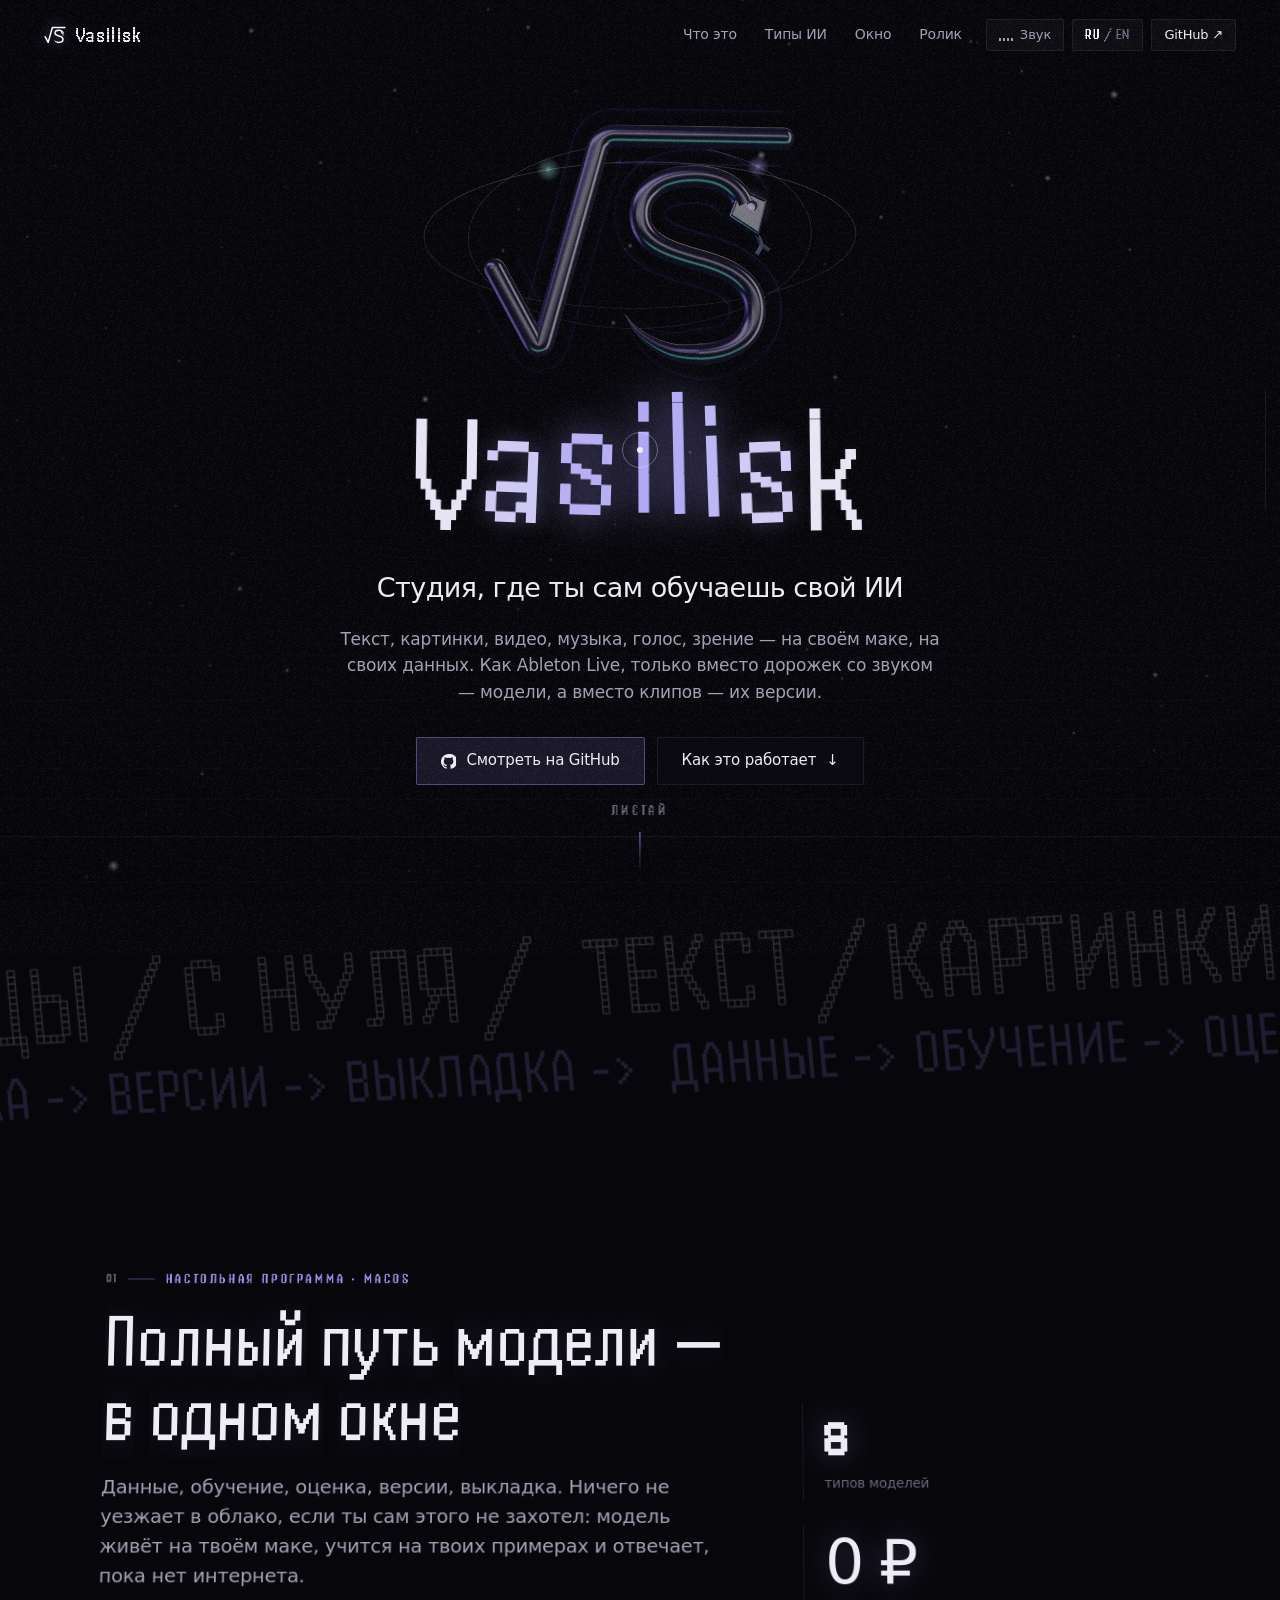
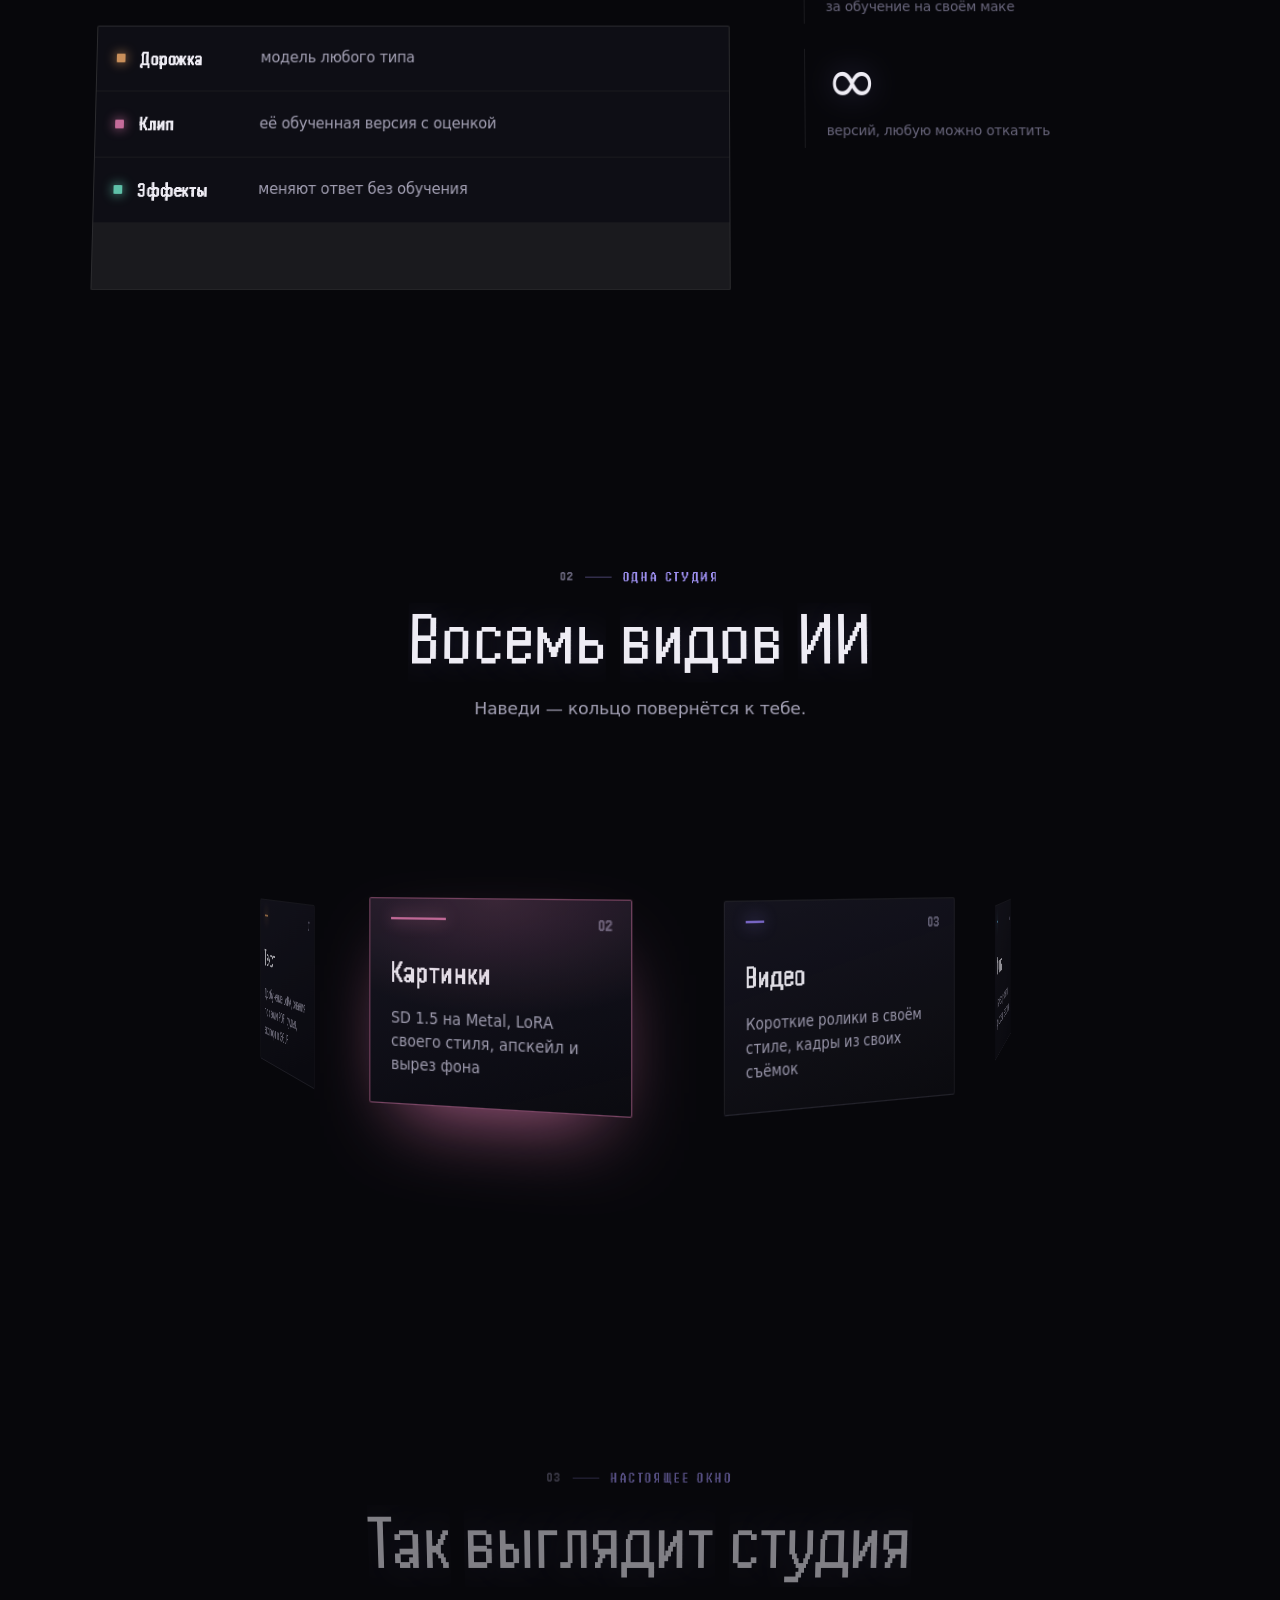
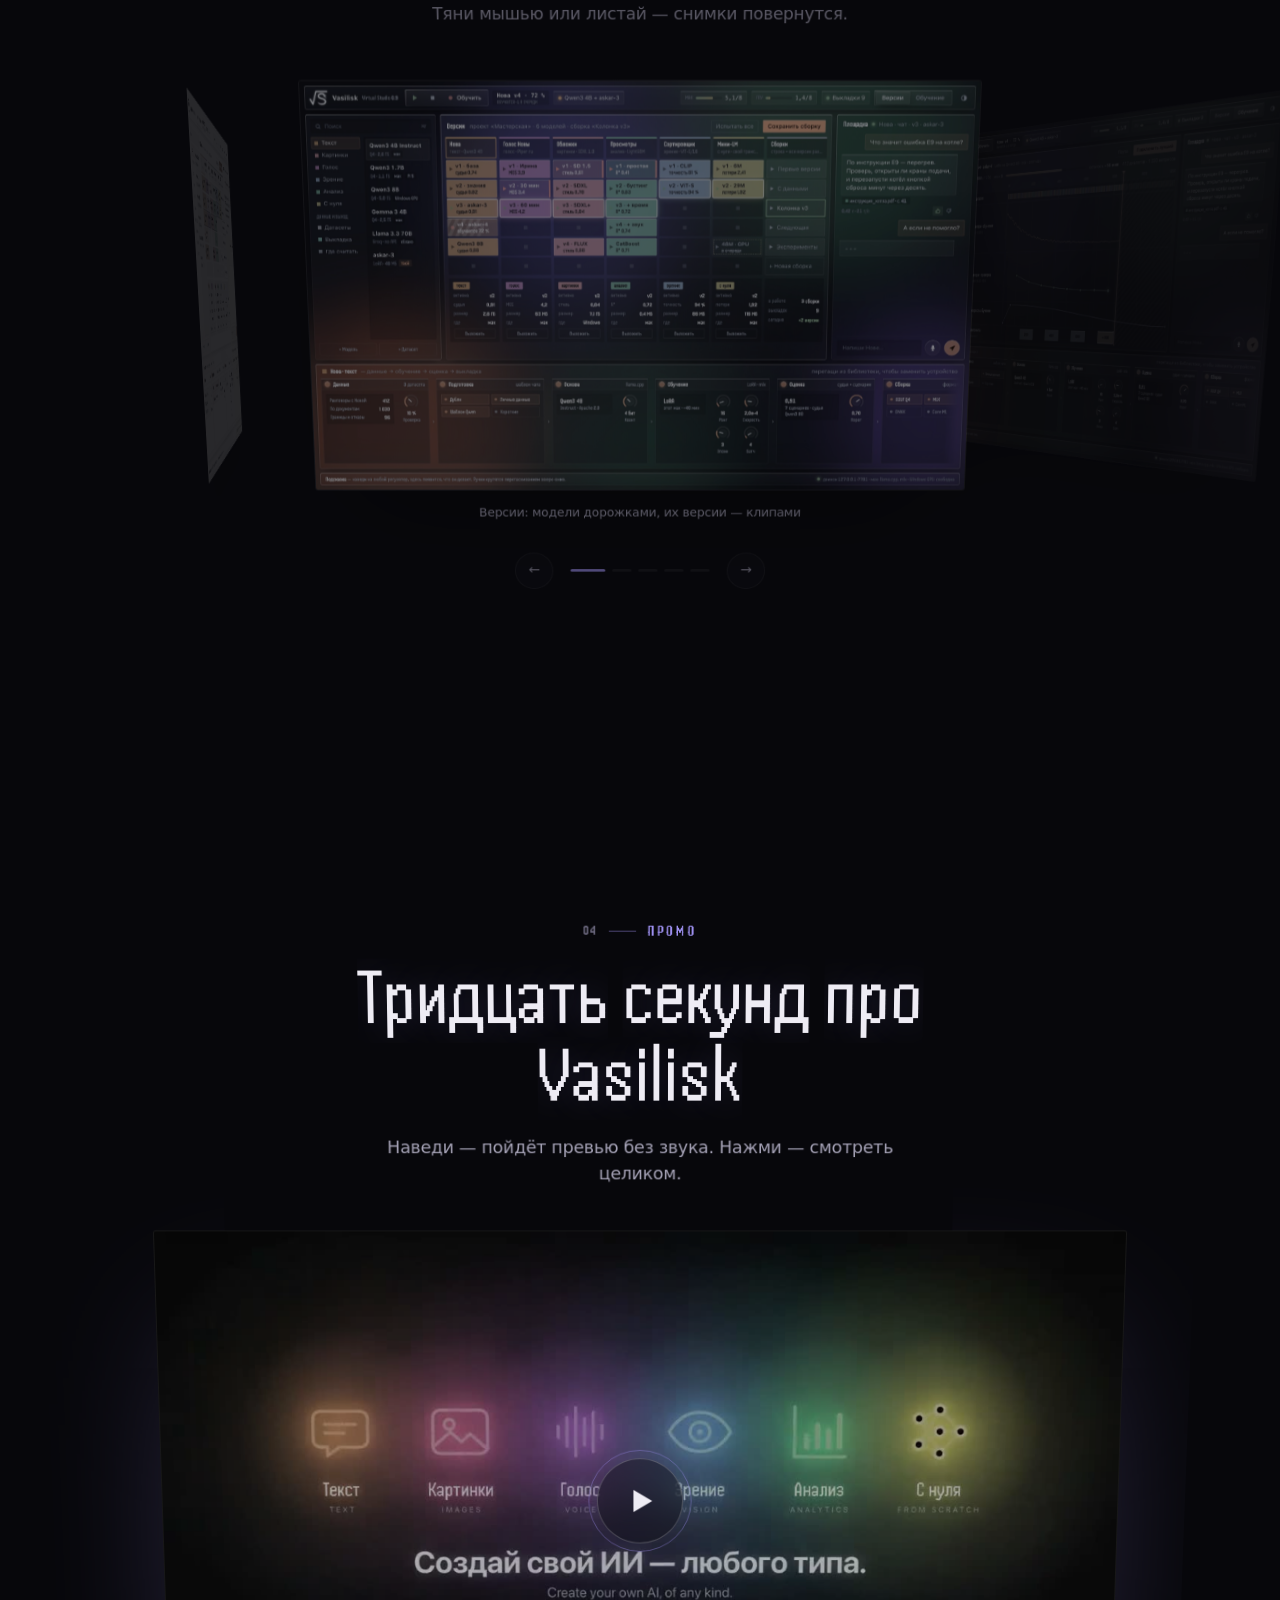
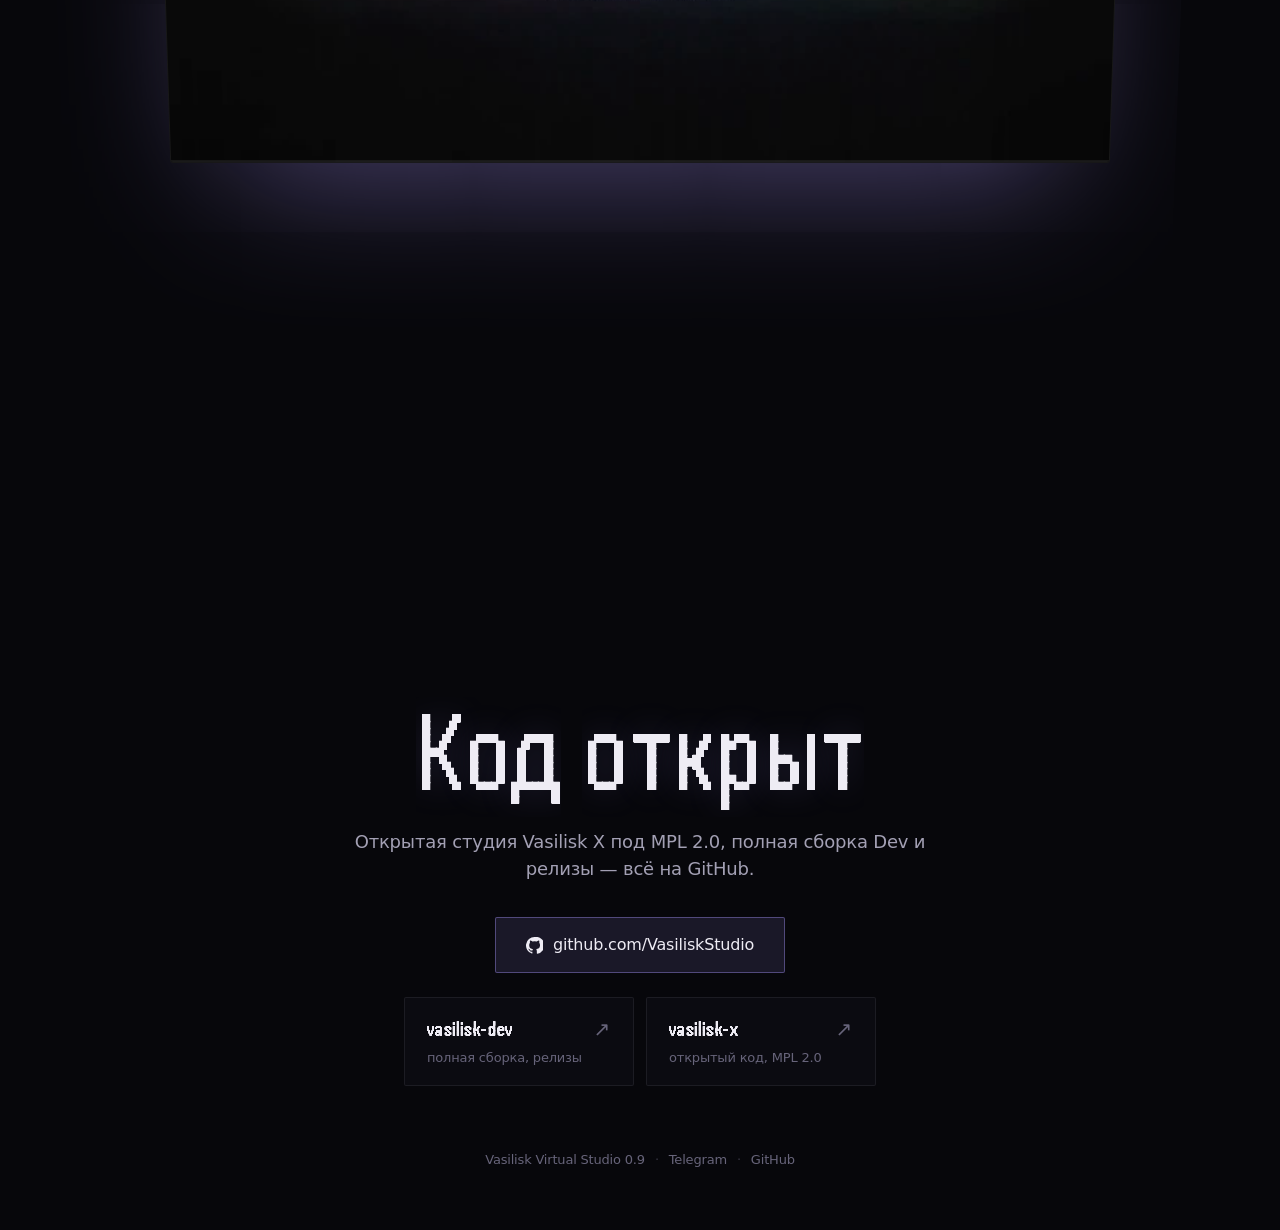
==== index.html @ 2c265053 "Сайт Vasilisk Virtual Studio: первая выкладка (RU и EN) Co-Authored-By: Claude Opus 5.5 <noreply@ant" ====
<!DOCTYPE html>
<html lang="ru">
<head>
<meta charset="utf-8">
<meta name="viewport" content="width=device-width, initial-scale=1, viewport-fit=cover">
<title>Vasilisk Virtual Studio — студия, где ты сам обучаешь свой ИИ</title>
<meta name="description" content="Vasilisk — настольная студия для macOS, в которой ты сам обучаешь свой ИИ: текст, картинки, видео, музыка, голос, зрение. Как Ableton Live, только вместо дорожек со звуком — модели. Бесплатная сборка Dev и открытая версия X — на GitHub.">
<meta name="theme-color" content="#07070b">
<link rel="canonical" href="https://vasiliskstudio.github.io/">
<link rel="alternate" hreflang="ru" href="https://vasiliskstudio.github.io/">
<link rel="alternate" hreflang="en" href="https://vasiliskstudio.github.io/en/">
<link rel="alternate" hreflang="x-default" href="https://vasiliskstudio.github.io/en/">
<meta property="og:type" content="website">
<meta property="og:site_name" content="Vasilisk Virtual Studio">
<meta property="og:title" content="Vasilisk Virtual Studio — студия, где ты сам обучаешь свой ИИ">
<meta property="og:description" content="Текст, картинки, видео, музыка, голос, зрение — на своём маке, на своих данных. Как Ableton Live, только вместо дорожек — модели.">
<meta property="og:url" content="https://vasiliskstudio.github.io/">
<meta property="og:image" content="https://vasiliskstudio.github.io/assets/og.jpg">
<meta property="og:image:width" content="1200">
<meta property="og:image:height" content="630">
<meta property="og:image:alt" content="Vasilisk Virtual Studio">
<meta property="og:locale" content="ru_RU">
<meta property="og:locale:alternate" content="en_US">
<meta name="twitter:card" content="summary_large_image">
<link rel="icon" href="assets/favicon.svg" type="image/svg+xml">
<link rel="icon" href="assets/favicon-96.png" type="image/png" sizes="96x96">
<link rel="icon" href="favicon.ico" sizes="48x48">
<link rel="apple-touch-icon" href="assets/apple-touch-icon.png">
<script type="application/ld+json">
{
  "@context": "https://schema.org",
  "@type": "SoftwareApplication",
  "name": "Vasilisk Virtual Studio",
  "alternateName": "Vasilisk",
  "operatingSystem": "macOS",
  "applicationCategory": "DeveloperApplication",
  "softwareVersion": "0.9",
  "inLanguage": "ru",
  "description": "Настольная студия для macOS, в которой ты сам обучаешь свой ИИ: текст, картинки, видео, музыка, голос, зрение.",
  "url": "https://vasiliskstudio.github.io/",
  "image": "https://vasiliskstudio.github.io/assets/og.jpg",
  "downloadUrl": "https://github.com/VasiliskStudio/vasilisk-dev/releases",
  "offers": { "@type": "Offer", "price": "0", "priceCurrency": "USD" },
  "sameAs": ["https://github.com/VasiliskStudio", "https://t.me/vasiliskstudio", "https://www.tiktok.com/@vasilisk.studio"]
}
</script>
<link rel="preload" href="assets/handjet-latin.woff2" as="font" type="font/woff2" crossorigin>
<link rel="preload" href="assets/handjet-cyrillic.woff2" as="font" type="font/woff2" crossorigin>
<link rel="stylesheet" href="css/style.css">
</head>
<body>

<canvas id="gl" aria-hidden="true"></canvas>
<div class="vignette" aria-hidden="true"></div>
<div class="grain" aria-hidden="true"></div>
<div class="cursor" aria-hidden="true"><i class="c-dot"></i><i class="c-ring"><span class="c-label"></span></i></div>
<div class="progress" aria-hidden="true"><i></i></div>

<header class="top">
  <a class="brand" href="#hero" data-nav>
    <img src="assets/logo.svg" alt="" class="brand-mark">
    <span class="brand-name">Vasilisk</span>
  </a>
  <nav class="menu">
    <a href="#what" data-nav data-i18n="nav.what">Что это</a>
    <a href="#types" data-nav data-i18n="nav.types">Типы ИИ</a>
    <a href="#shots" data-nav data-i18n="nav.shots">Окно</a>
    <a href="#film" data-nav data-i18n="nav.film">Ролик</a>
  </nav>
  <div class="top-right">
    <button class="chip" id="sound" aria-pressed="false" data-magnet>
      <span class="eq"><i></i><i></i><i></i><i></i></span>
      <span data-i18n="ui.sound">Звук</span>
    </button>
    <button class="chip lang" id="lang" data-magnet><span class="on">RU</span><span class="sep">/</span><span class="off">EN</span></button>
    <a class="chip ghost hide-s" href="https://github.com/VasiliskStudio" target="_blank" rel="noopener" data-magnet>GitHub ↗</a>
  </div>
</header>

<main>

  <!-- 1 — hero -->
  <section class="sec hero" id="hero">
    <div class="stage hero-inner">
      <div class="logo-slot" data-slot="hero">
        <svg class="logo-draw" viewBox="4 4 116 94" aria-label="Vasilisk">
          <mask id="eye" maskUnits="userSpaceOnUse" x="-30" y="-30" width="180" height="160">
            <rect x="-30" y="-30" width="180" height="160" fill="#fff"/>
            <circle cx="102.2" cy="36.9" r="1.9" fill="#000"/>
          </mask>
          <g mask="url(#eye)" fill="none" stroke="currentColor" stroke-linecap="round" stroke-linejoin="round">
            <path class="p1" d="M10 60 L26 90 L48 12 L114 12" stroke-width="8"/>
            <path class="p2" d="M100 36 C97 29 90 26 82 26 C70 26 62 31 62 40 C62 50 72 53 83 56 C95 59 104 64 104 74 C104 84 95 90 83 90" stroke-width="8"/>
            <path class="p3" d="M98.3 31.8 L106.5 35.4 L104.3 46.1 L95.1 40.2 Z" stroke-width="2.6"/>
            <path class="p4" d="M104.3 46.1 L106 50.2 M106 50.2 L104.4 53.8 M106 50.2 L109 52.3" stroke-width="1.7"/>
          </g>
        </svg>
      </div>
      <h1 class="title" aria-label="Vasilisk"><span class="word" data-split>Vasilisk</span></h1>
      <p class="tagline"><span class="mask"><span data-i18n="hero.tagline">Студия, где ты сам обучаешь свой ИИ</span></span></p>
      <p class="lede" data-i18n="hero.lede">Текст, картинки, видео, музыка, голос, зрение — на своём маке, на своих данных. Как Ableton Live, только вместо дорожек со звуком — модели, а вместо клипов — их версии.</p>
      <div class="cta">
        <a class="btn primary" href="https://github.com/VasiliskStudio" target="_blank" rel="noopener" data-magnet>
          <svg viewBox="0 0 16 16" width="15" height="15" aria-hidden="true"><path fill="currentColor" d="M8 0a8 8 0 00-2.5 15.6c.4.1.5-.2.5-.4v-1.4c-2.2.5-2.7-1-2.7-1-.4-.9-.9-1.2-.9-1.2-.7-.5.1-.5.1-.5.8.1 1.2.8 1.2.8.7 1.2 1.9.9 2.4.7.1-.5.3-.9.5-1.1-1.8-.2-3.6-.9-3.6-3.9 0-.9.3-1.6.8-2.1-.1-.2-.4-1 .1-2.1 0 0 .7-.2 2.2.8a7.6 7.6 0 014 0c1.5-1 2.2-.8 2.2-.8.5 1.1.2 1.9.1 2.1.5.5.8 1.2.8 2.1 0 3-1.8 3.7-3.6 3.9.3.3.6.8.6 1.6v2.3c0 .2.1.5.5.4A8 8 0 008 0z"/></svg>
          <span data-i18n="hero.github">Смотреть на GitHub</span>
        </a>
        <a class="btn" href="#what" data-nav data-magnet><span data-i18n="hero.more">Как это работает</span><i class="arr">↓</i></a>
      </div>
    </div>
    <div class="scroll-hint" aria-hidden="true"><span data-i18n="ui.scroll">листай</span><i></i></div>
  </section>

  <!-- бегущая строка -->
  <div class="band" aria-hidden="true">
    <div class="band-row r1"><div class="band-track" data-i18n="band.a">ТЕКСТ / КАРТИНКИ / ВИДЕО / МУЗЫКА / ГОЛОС / ЗРЕНИЕ / ТАБЛИЦЫ / С НУЛЯ /&nbsp;</div></div>
    <div class="band-row r2"><div class="band-track" data-i18n="band.b">ДАННЫЕ -&gt; ОБУЧЕНИЕ -&gt; ОЦЕНКА -&gt; ВЕРСИИ -&gt; ВЫКЛАДКА -&gt;&nbsp;</div></div>
  </div>

  <!-- 2 — что это -->
  <section class="sec what" id="what">
    <div class="stage what-grid">
      <div class="col">
        <p class="kicker"><span class="num">01</span><span data-i18n="what.kicker">Настольная программа · macOS</span></p>
        <h2 data-i18n="what.h">Полный путь модели — в одном окне</h2>
        <p class="big" data-i18n="what.p">Данные, обучение, оценка, версии, выкладка. Ничего не уезжает в облако, если ты сам этого не захотел: модель живёт на твоём маке, учится на твоих примерах и отвечает, пока нет интернета.</p>
        <ul class="steps">
          <li data-magnet-soft><i class="sw" style="--c:#c98f5a"></i><b data-i18n="what.s1b">Дорожка</b><span data-i18n="what.s1">модель любого типа</span></li>
          <li data-magnet-soft><i class="sw" style="--c:#c56b9a"></i><b data-i18n="what.s2b">Клип</b><span data-i18n="what.s2">её обученная версия с оценкой</span></li>
          <li data-magnet-soft><i class="sw" style="--c:#5ec0a8"></i><b data-i18n="what.s3b">Эффекты</b><span data-i18n="what.s3">меняют ответ без обучения</span></li>
          <li data-magnet-soft><i class="sw" style="--c:#8f7fd6"></i><b data-i18n="what.s4b">Сборка</b><span data-i18n="what.s4">набор версий, включается разом</span></li>
        </ul>
      </div>
      <div class="facts">
        <div class="fact"><b data-count="8">8</b><span data-i18n="what.f1">типов моделей</span></div>
        <div class="fact"><b class="plain" data-i18n="what.f2b">0&nbsp;₽</b><span data-i18n="what.f2">за обучение на своём маке</span></div>
        <div class="fact"><b>∞</b><span data-i18n="what.f3">версий, любую можно откатить</span></div>
      </div>
    </div>
  </section>

  <!-- 3 — типы ИИ -->
  <section class="sec types" id="types">
    <div class="stage">
      <header class="sec-head">
        <p class="kicker"><span class="num">02</span><span data-i18n="types.kicker">Одна студия</span></p>
        <h2 data-i18n="types.h">Восемь видов ИИ</h2>
        <p class="sub" data-i18n="types.sub">Наведи — кольцо повернётся к тебе.</p>
      </header>
      <div class="ring-wrap">
        <div class="ring" id="ring">
          <button class="type" style="--c:#c98f5a"><span class="tn">01</span>
            <b data-i18n="t.text">Текст</b><em data-i18n="t.text.d">Дообучение LoRA, знания по своим PDF, судья, экспорт в GGUF</em></button>
          <button class="type" style="--c:#c56b9a"><span class="tn">02</span>
            <b data-i18n="t.img">Картинки</b><em data-i18n="t.img.d">SD 1.5 на Metal, LoRA своего стиля, апскейл и вырез фона</em></button>
          <button class="type" style="--c:#7f6bd0"><span class="tn">03</span>
            <b data-i18n="t.video">Видео</b><em data-i18n="t.video.d">Короткие ролики в своём стиле, кадры из своих съёмок</em></button>
          <button class="type" style="--c:#5aa0c9"><span class="tn">04</span>
            <b data-i18n="t.music">Музыка</b><em data-i18n="t.music.d">MusicGen: трек с нуля или продолжение своего звука</em></button>
          <button class="type" style="--c:#8f7fd6"><span class="tn">05</span>
            <b data-i18n="t.voice">Голос</b><em data-i18n="t.voice.d">Слух, речь, слово-пробуждение — связкой в одного ассистента</em></button>
          <button class="type" style="--c:#5ec0a8"><span class="tn">06</span>
            <b data-i18n="t.vision">Зрение</b><em data-i18n="t.vision.d">Классификатор на своих фото, порог «не знаю», Core ML</em></button>
          <button class="type" style="--c:#6ec98f"><span class="tn">07</span>
            <b data-i18n="t.tab">Таблицы</b><em data-i18n="t.tab.d">Бустинг и линейные модели, прогноз и «что влияет»</em></button>
          <button class="type" style="--c:#c9b45a"><span class="tn">08</span>
            <b data-i18n="t.scratch">С нуля</b><em data-i18n="t.scratch.d">Свой словарь и свой трансформер — от первого токена</em></button>
        </div>
      </div>
    </div>
  </section>

  <!-- 4 — снимки -->
  <section class="sec shots" id="shots">
    <div class="stage">
      <header class="sec-head">
        <p class="kicker"><span class="num">03</span><span data-i18n="shots.kicker">Настоящее окно</span></p>
        <h2 data-i18n="shots.h">Так выглядит студия</h2>
        <p class="sub" data-i18n="shots.sub">Тяни мышью или листай — снимки повернутся.</p>
      </header>
      <div class="deck" id="deck" data-cursor="drag">
        <figure class="card"><img src="assets/shots/1-tyomnaya-versii.jpg" alt="Окно Vasilisk: версии" draggable="false"><figcaption data-i18n="shots.c1">Версии: модели дорожками, их версии — клипами</figcaption></figure>
        <figure class="card"><img src="assets/shots/2-tyomnaya-obuchenie.jpg" alt="Окно Vasilisk: обучение" draggable="false"><figcaption data-i18n="shots.c2">Обучение: живые кривые, чекпоинты, лучшая точка</figcaption></figure>
        <figure class="card"><img src="assets/shots/7-tyomnaya-kartinki.jpg" alt="Окно Vasilisk: картинки" draggable="false"><figcaption data-i18n="shots.c3">Картинки: сетка попыток, что в датасет, что в мусор</figcaption></figure>
        <figure class="card"><img src="assets/shots/5-svetlaya.jpg" alt="Окно Vasilisk: светлая тема" draggable="false"><figcaption data-i18n="shots.c4">Светлая тема</figcaption></figure>
        <figure class="card"><img src="assets/shots/3-belaya-versii.jpg" alt="Окно Vasilisk: белая тема" draggable="false"><figcaption data-i18n="shots.c5">Белая тема</figcaption></figure>
      </div>
      <div class="deck-nav">
        <button class="round" id="prev" aria-label="Назад" data-magnet>←</button>
        <div class="dots" id="dots"></div>
        <button class="round" id="next" aria-label="Вперёд" data-magnet>→</button>
      </div>
    </div>
  </section>

  <!-- 5 — ролик -->
  <section class="sec film" id="film">
    <div class="stage">
      <header class="sec-head">
        <p class="kicker"><span class="num">04</span><span data-i18n="film.kicker">Промо</span></p>
        <h2 data-i18n="film.h">Тридцать секунд про Vasilisk</h2>
        <p class="sub" data-i18n="film.sub">Наведи — пойдёт превью без звука. Нажми — смотреть целиком.</p>
      </header>
      <div class="screen" id="screen" data-cursor="play">
        <video id="promo" poster="assets/promo-poster.jpg" playsinline muted loop preload="metadata">
          <source src="assets/promo.mp4" type="video/mp4">
        </video>
        <button class="play" id="play" aria-label="Смотреть"><i></i></button>
        <div class="screen-bar"><i id="bar"></i></div>
      </div>
    </div>
  </section>

  <!-- 6 — финал -->
  <section class="sec end" id="end">
    <div class="stage end-inner">
      <div class="end-slot" data-slot="end"><img src="assets/logo.svg" alt="" class="end-mark"></div>
      <h2 class="end-h" data-i18n="end.h">Код открыт</h2>
      <p class="sub" data-i18n="end.sub">Открытая студия Vasilisk X под MPL 2.0, полная сборка Dev и релизы — всё на GitHub.</p>
      <a class="btn primary big-btn" href="https://github.com/VasiliskStudio" target="_blank" rel="noopener" data-magnet>
        <svg viewBox="0 0 16 16" width="17" height="17" aria-hidden="true"><path fill="currentColor" d="M8 0a8 8 0 00-2.5 15.6c.4.1.5-.2.5-.4v-1.4c-2.2.5-2.7-1-2.7-1-.4-.9-.9-1.2-.9-1.2-.7-.5.1-.5.1-.5.8.1 1.2.8 1.2.8.7 1.2 1.9.9 2.4.7.1-.5.3-.9.5-1.1-1.8-.2-3.6-.9-3.6-3.9 0-.9.3-1.6.8-2.1-.1-.2-.4-1 .1-2.1 0 0 .7-.2 2.2.8a7.6 7.6 0 014 0c1.5-1 2.2-.8 2.2-.8.5 1.1.2 1.9.1 2.1.5.5.8 1.2.8 2.1 0 3-1.8 3.7-3.6 3.9.3.3.6.8.6 1.6v2.3c0 .2.1.5.5.4A8 8 0 008 0z"/></svg>
        github.com/VasiliskStudio
      </a>
      <div class="repos">
        <a class="repo" href="https://github.com/VasiliskStudio/vasilisk-dev" target="_blank" rel="noopener" data-tilt><b>vasilisk-dev <i>↗</i></b><span data-i18n="end.r1">полная сборка, релизы</span></a>
        <a class="repo" href="https://github.com/VasiliskStudio/vasilisk-x" target="_blank" rel="noopener" data-tilt><b>vasilisk-x <i>↗</i></b><span data-i18n="end.r2">открытый код, MPL 2.0</span></a>
      </div>
      <footer class="foot">
        <span>Vasilisk Virtual Studio 0.9</span>
        <span class="dot">·</span>
        <a href="https://t.me/vasiliskstudio" target="_blank" rel="noopener">Telegram</a>
        <span class="dot">·</span>
        <a href="https://github.com/VasiliskStudio" target="_blank" rel="noopener">GitHub</a>
      </footer>
    </div>
  </section>

</main>

<script type="module" src="js/scene.js"></script>
<script type="module" src="js/app.js"></script>
</body>
</html>
---- css/style.css ----
/* Vasilisk — лендинг. Тёмный минимализм, одна WebGL-сцена под всем. */

@font-face{font-family:Handjet;src:url(../assets/handjet-cyrillic.woff2) format('woff2');font-weight:100 900;font-display:swap;unicode-range:U+0400-04FF}
@font-face{font-family:Handjet;src:url(../assets/handjet-latin.woff2) format('woff2');font-weight:100 900;font-display:swap}
@font-face{font-family:Jersey;src:url(../assets/jersey10-latin.woff2) format('woff2');font-display:swap}

:root{
  --bg:#07070b;
  --ink:#eeecf4;
  --ink-dim:#a3a0b4;
  --ink-faint:#67647a;
  --violet:#9d8ff0;
  --violet-deep:#6a5cab;
  --teal:#5ec0a8;
  --line:rgba(255,255,255,.075);
  --line-hi:rgba(157,143,240,.45);
  --glass:rgba(255,255,255,.03);
  --panel:rgba(12,12,19,.72);
  --sans:-apple-system,BlinkMacSystemFont,'SF Pro Display','Inter',system-ui,sans-serif;
  --pix:Handjet,var(--sans);
  --num:Jersey,Handjet,var(--sans);
  --r:2px;
  --ease:cubic-bezier(.22,.61,.24,1);
  --slow:cubic-bezier(.16,1,.3,1);
  --spring:cubic-bezier(.34,1.4,.5,1);
}

*{box-sizing:border-box;margin:0;padding:0}
html{-webkit-text-size-adjust:100%;background:var(--bg);overflow-x:clip}
body{
  background:var(--bg);color:var(--ink);font-family:var(--sans);
  font-size:17px;line-height:1.55;letter-spacing:-.011em;
  -webkit-font-smoothing:antialiased;overflow-x:hidden;
}
body::before{ /* мягкое фиолетовое дыхание фона */
  content:'';position:fixed;inset:-20vmax;z-index:-2;pointer-events:none;
  background:radial-gradient(40vmax 40vmax at 24% 14%,rgba(143,127,214,.13),transparent 70%),
             radial-gradient(36vmax 36vmax at 80% 82%,rgba(94,192,168,.06),transparent 70%);
  animation:drift 30s var(--ease) infinite alternate;
}
@keyframes drift{to{transform:translate3d(3vw,-4vh,0) scale(1.08)}}

#gl{position:fixed;inset:0;width:100%;height:100%;z-index:0;pointer-events:none}
.vignette{position:fixed;inset:0;z-index:1;pointer-events:none;
  background:radial-gradient(120% 90% at 50% 45%,transparent 55%,rgba(3,3,6,.75) 100%)}
.grain{ /* плитку шума рисует app.js один раз */
  position:fixed;inset:-6%;z-index:1;pointer-events:none;opacity:.045;will-change:transform;
  animation:grain 1.2s steps(6) infinite;
}
@keyframes grain{0%{transform:translate3d(0,0,0)}20%{transform:translate3d(-3%,2%,0)}40%{transform:translate3d(2%,-3%,0)}60%{transform:translate3d(-2%,-1%,0)}80%{transform:translate3d(3%,3%,0)}100%{transform:translate3d(0,0,0)}}

a{color:inherit;text-decoration:none}
button{font:inherit;color:inherit}
::selection{background:rgba(143,127,214,.35)}

/* ───────── курсор ───────── */
.cursor{display:none}
html.fine body, html.fine a, html.fine button, html.fine video{cursor:none}
html.fine .cursor{display:block;position:fixed;inset:0;z-index:100;pointer-events:none}
.c-dot,.c-ring{position:fixed;left:0;top:0;border-radius:999px;will-change:transform}
.c-dot{width:6px;height:6px;margin:-3px 0 0 -3px;background:var(--ink);box-shadow:0 0 12px rgba(157,143,240,.9)}
.c-ring{width:36px;height:36px;margin:-18px 0 0 -18px;border:1px solid rgba(238,236,244,.35);
  display:grid;place-items:center;
  transition:width .45s var(--slow),height .45s var(--slow),margin .45s var(--slow),background .45s var(--ease),border-color .45s var(--ease)}
.cursor.hover .c-ring{width:62px;height:62px;margin:-31px 0 0 -31px;border-color:var(--line-hi);background:rgba(157,143,240,.08)}
.cursor.label .c-ring{width:84px;height:84px;margin:-42px 0 0 -42px;border-color:transparent;background:rgba(157,143,240,.9)}
.cursor.label .c-dot{opacity:0}
.cursor.down .c-ring{transform:scale(.85)}
.c-label{font-family:var(--pix);font-size:16px;letter-spacing:.1em;text-transform:uppercase;color:#0b0a12;opacity:0;transition:opacity .3s}
.cursor.label .c-label{opacity:1}

/* полоска прогресса справа */
.progress{position:fixed;right:14px;top:50%;height:120px;margin-top:-60px;width:1px;background:var(--line);z-index:30}
.progress i{position:absolute;left:0;top:0;width:1px;height:100%;background:var(--violet);transform-origin:top;transform:scaleY(0);box-shadow:0 0 8px var(--violet)}

/* ───────── шапка ───────── */
.top{
  position:fixed;top:0;left:0;right:0;z-index:40;
  display:flex;align-items:center;gap:24px;
  padding:18px clamp(16px,4vw,44px);
  transition:background .6s var(--ease),backdrop-filter .6s var(--ease),border-color .6s var(--ease),transform .7s var(--slow);
  border-bottom:1px solid transparent;
  animation:topIn 1.4s var(--slow) .2s both;
}
@keyframes topIn{from{opacity:0;transform:translateY(-20px)}}
.top.lifted{background:rgba(7,7,11,.55);backdrop-filter:blur(22px) saturate(1.4);-webkit-backdrop-filter:blur(22px) saturate(1.4);border-bottom-color:var(--line)}
.top.hide{transform:translateY(-100%)}
.brand{display:flex;align-items:center;gap:10px;margin-right:auto}
.brand-mark{width:22px;height:22px;filter:drop-shadow(0 0 8px rgba(143,127,214,.55));transition:transform .7s var(--spring)}
.brand:hover .brand-mark{transform:rotate(-10deg) scale(1.15)}
.brand-name{font-family:var(--pix);font-size:22px;letter-spacing:.06em}
.menu{display:flex;gap:28px;font-size:14px;color:var(--ink-dim)}
.menu a{position:relative;padding:4px 0;transition:color .4s var(--ease)}
.menu a::after{content:'';position:absolute;left:0;right:100%;bottom:0;height:1px;background:var(--violet);transition:right .6s var(--slow)}
.menu a:hover,.menu a.active{color:var(--ink)}
.menu a:hover::after,.menu a.active::after{right:0}
.top-right{display:flex;align-items:center;gap:8px}

.chip{
  display:inline-flex;align-items:center;gap:7px;
  height:32px;padding:0 12px;border-radius:var(--r);
  border:1px solid var(--line);background:var(--glass);color:var(--ink-dim);
  font-size:13px;cursor:pointer;
  transition:color .35s var(--ease),border-color .35s var(--ease),background .35s var(--ease);
}
.chip:hover{color:var(--ink);border-color:var(--line-hi)}
.chip.ghost{color:var(--ink)}
.eq{display:flex;align-items:flex-end;gap:2px;height:11px}
.eq i{width:2px;height:3px;background:currentColor;transition:height .3s var(--ease)}
.chip[aria-pressed="true"]{color:var(--violet);border-color:var(--line-hi);background:rgba(157,143,240,.08)}
.chip[aria-pressed="true"] .eq i{animation:eq .8s var(--ease) infinite alternate}
.chip[aria-pressed="true"] .eq i:nth-child(2){animation-delay:.2s}
.chip[aria-pressed="true"] .eq i:nth-child(3){animation-delay:.4s}
.chip[aria-pressed="true"] .eq i:nth-child(4){animation-delay:.1s}
@keyframes eq{to{height:11px}}
.lang{font-family:var(--pix);letter-spacing:.08em;font-size:15px;gap:5px}
.lang .on{color:var(--ink)}
.lang .off,.lang .sep{color:var(--ink-faint)}

/* магнитные элементы двигает JS; тут — только плавный возврат */
[data-magnet]{transition:transform .7s var(--spring),color .35s var(--ease),border-color .35s var(--ease),background .35s var(--ease),box-shadow .5s var(--ease)}
[data-magnet].pull{transition:transform .18s linear,color .35s var(--ease),border-color .35s var(--ease),background .35s var(--ease),box-shadow .5s var(--ease)}

/* ───────── каркас секций ───────── */
main{position:relative;z-index:2;overflow-x:clip}   /* боковые снимки и наклонённая строка не раздувают страницу */
.sec{
  position:relative;min-height:100svh;
  padding:15vh clamp(18px,6vw,96px) 12vh;
  display:flex;flex-direction:column;justify-content:center;
}
.stage{width:100%;will-change:transform,opacity;transform-origin:50% 50%}
.kicker{display:flex;align-items:center;gap:12px;font-family:var(--pix);font-size:15px;letter-spacing:.24em;text-transform:uppercase;color:var(--violet);margin-bottom:16px}
.kicker .num{font-family:var(--num);letter-spacing:.06em;color:var(--ink-faint);display:flex;align-items:center;gap:12px}
.kicker .num::after{content:'';width:28px;height:1px;background:var(--line-hi)}
h1,h2{font-weight:500;letter-spacing:-.035em;line-height:1.02}
h2{font-family:var(--pix);font-weight:500;letter-spacing:.012em;line-height:.96;font-size:clamp(44px,6.4vw,88px);margin-bottom:20px;
  text-shadow:0 0 34px rgba(157,143,240,.18)}
.sub{color:var(--ink-dim);font-size:clamp(15px,1.5vw,18px);max-width:52ch}
.sec-head{max-width:780px;margin:0 auto clamp(30px,5vh,64px);text-align:center;display:flex;flex-direction:column;align-items:center}
.sec-head .sub{margin:0 auto}

/* заголовки секций проявляются строкой снизу */
h2.split{overflow:hidden}
h2 .w{display:inline-block;overflow:hidden;vertical-align:top;padding-bottom:.08em;margin-bottom:-.08em}
h2 .w > span{display:inline-block;transform:translate3d(0,105%,0) rotate(4deg);transition:transform 1.1s var(--slow)}
h2.in .w > span{transform:none}

[data-rise]{opacity:0;transform:translate3d(0,28px,0);filter:blur(6px);transition:opacity 1.1s var(--slow),transform 1.2s var(--slow),filter 1.1s var(--slow)}
[data-rise].in{opacity:1;transform:none;filter:none}
.ring-wrap[data-rise],.deck[data-rise],.screen[data-rise]{filter:none}

/* ───────── hero ───────── */
.hero{align-items:center;text-align:center;padding-top:15vh;padding-bottom:13vh}
.hero-inner{max-width:820px;display:flex;flex-direction:column;align-items:center}
.logo-slot{height:clamp(120px,27vh,290px);aspect-ratio:116/94;margin-bottom:clamp(10px,2.6vh,30px);color:var(--ink)}
.logo-draw{width:100%;height:100%;overflow:visible;filter:drop-shadow(0 0 22px rgba(143,127,214,.45))}
.logo-draw path{stroke-dasharray:var(--len);stroke-dashoffset:var(--len);animation:draw 2s var(--slow) forwards}
.logo-draw .p2{animation-delay:.4s}.logo-draw .p3{animation-delay:1s}.logo-draw .p4{animation-delay:1.25s}
@keyframes draw{to{stroke-dashoffset:0}}
html.gl .logo-draw{visibility:hidden}

.title{font-family:var(--pix);font-weight:400;font-size:clamp(70px,13.5vw,176px);line-height:.88;letter-spacing:.015em;margin-bottom:14px;
  perspective:600px;text-shadow:0 0 40px rgba(157,143,240,.25)}
.title .ch{display:inline-block;opacity:0;transform:translate3d(0,.55em,0) rotateX(-70deg);transform-origin:50% 100%;
  animation:ch 1.1s var(--slow) forwards;will-change:transform}
.title .ch > i{display:inline-block;font-style:normal;transition:color .5s var(--ease),text-shadow .5s var(--ease);will-change:transform}
@keyframes ch{to{opacity:1;transform:none}}
.tagline{font-size:clamp(18px,2.2vw,27px);letter-spacing:-.02em;color:var(--ink);margin-bottom:14px}
.mask{display:inline-block;overflow:hidden;vertical-align:top;padding-bottom:.1em}
.mask > span{display:inline-block;transform:translateY(110%);animation:up 1.2s var(--slow) 1.35s forwards}
@keyframes up{to{transform:none}}
.lede{color:var(--ink-dim);max-width:56ch;font-size:clamp(15px,1.45vw,17px);opacity:0;animation:fade 1.4s var(--slow) 1.7s forwards}
@keyframes fade{from{opacity:0;filter:blur(8px)}to{opacity:1;filter:none}}
.cta{display:flex;gap:12px;flex-wrap:wrap;justify-content:center;margin-top:32px;opacity:0;animation:fade 1.4s var(--slow) 1.95s forwards}

.btn{
  display:inline-flex;align-items:center;gap:10px;
  height:48px;padding:0 24px;border-radius:var(--r);
  border:1px solid var(--line);background:rgba(12,12,19,.72);
  font-size:15px;cursor:pointer;position:relative;overflow:hidden;isolation:isolate;
}
.btn::before{ /* заливка, поднимающаяся от курсора */
  content:'';position:absolute;left:var(--hx,50%);top:var(--hy,50%);width:0;height:0;border-radius:999px;z-index:-1;
  background:radial-gradient(circle,rgba(157,143,240,.32),rgba(157,143,240,.08) 60%,transparent 70%);
  transform:translate(-50%,-50%);transition:width .7s var(--slow),height .7s var(--slow);
}
.btn:hover::before{width:320px;height:320px}
.btn:hover{border-color:var(--line-hi)}
.btn .arr{font-style:normal;display:inline-block;transition:transform .6s var(--spring)}
.btn:hover .arr{transform:translateY(3px)}
.btn.primary{background:rgba(157,143,240,.13);border-color:rgba(157,143,240,.42)}
.btn.primary:hover{box-shadow:0 14px 44px -16px rgba(157,143,240,.85)}
.big-btn{height:56px;padding:0 30px;font-size:16px}

.scroll-hint{position:absolute;bottom:30px;left:50%;transform:translateX(-50%);
  display:flex;flex-direction:column;align-items:center;gap:10px;
  font-family:var(--pix);font-size:14px;letter-spacing:.24em;text-transform:uppercase;color:var(--ink-faint);
  opacity:0;animation:fade 1.5s var(--slow) 2.6s forwards}
.scroll-hint i{width:1px;height:40px;background:linear-gradient(var(--violet),transparent);transform-origin:top;animation:drop 2.4s var(--ease) infinite}
@keyframes drop{0%{transform:scaleY(0);opacity:1}60%{transform:scaleY(1);opacity:1}100%{transform:scaleY(1);opacity:0}}

/* ───────── бегущая строка ───────── */
.band{position:relative;z-index:2;padding:4vh 0 2vh;overflow:hidden;transform:rotate(-3deg) scale(1.06);margin:-2vh 0}
.band-row{display:flex;white-space:nowrap;will-change:transform}
.band-track{flex:none;font-family:var(--pix);font-size:clamp(48px,8.4vw,128px);line-height:1.05;letter-spacing:.03em;padding-right:.3em}
.r1 .band-track{color:transparent;-webkit-text-stroke:1px rgba(238,236,244,.22)}
.r2 .band-track{color:rgba(157,143,240,.16);font-size:clamp(28px,4.6vw,70px)}

/* ───────── что это ───────── */
.what-grid{display:grid;grid-template-columns:minmax(0,1.25fr) minmax(0,.75fr);gap:clamp(32px,6vw,96px);align-items:center;max-width:1240px;margin:0 auto}
.big{font-size:clamp(16px,1.65vw,20px);color:var(--ink-dim);max-width:56ch;margin-bottom:36px}
.steps{list-style:none;display:flex;flex-direction:column;gap:1px;background:var(--line);border:1px solid var(--line);border-radius:var(--r);overflow:hidden}
.steps li{position:relative;display:flex;align-items:center;gap:16px;padding:17px 20px;background:rgba(12,12,19,.86);
  transition:background .6s var(--ease),padding-left .7s var(--slow)}
.steps li::after{content:'';position:absolute;left:0;top:0;bottom:0;width:2px;background:var(--c,var(--violet));transform:scaleY(0);transition:transform .6s var(--slow)}
.steps li:hover{background:rgba(26,24,38,.85);padding-left:30px}
.steps li:hover::after{transform:none}
.sw{width:9px;height:9px;flex:none;background:var(--c);box-shadow:0 0 12px var(--c);border-radius:1px;transition:transform .6s var(--spring)}
.steps li:hover .sw{transform:rotate(45deg) scale(1.3)}
.steps b{font-family:var(--pix);font-weight:500;font-size:21px;letter-spacing:.04em;min-width:108px;color:var(--ink)}
.steps span{color:var(--ink-dim);font-size:15px}
.facts{display:flex;flex-direction:column;gap:26px}
.fact{border-left:1px solid var(--line);padding:6px 0 6px 22px;transition:border-color .6s var(--ease),transform .7s var(--slow)}
.fact:hover{border-color:var(--violet);transform:translateX(6px)}
.fact b{display:block;font-family:var(--num);font-weight:400;font-size:clamp(46px,5vw,68px);line-height:1;color:var(--ink);text-shadow:0 0 30px rgba(157,143,240,.3)}
.fact b.plain{font-family:var(--sans);font-weight:200;letter-spacing:-.04em}
.fact span{font-size:14px;color:var(--ink-faint)}

/* ───────── типы ИИ: кольцо ───────── */
.ring-wrap{position:relative;width:min(92vw,1000px);height:min(56vh,500px);margin:0 auto;perspective:1500px;perspective-origin:50% 40%}
.ring{position:absolute;inset:0;transform-style:preserve-3d;will-change:transform}
.type{
  position:absolute;top:50%;left:50%;width:clamp(190px,21vw,240px);
  margin:-100px 0 0 -120px;padding:22px 20px 24px;text-align:left;
  border:1px solid var(--line);border-radius:var(--r);
  background:linear-gradient(165deg,rgba(22,21,32,.95),rgba(10,10,16,.88));
  cursor:pointer;will-change:transform,opacity;backface-visibility:hidden;
  transition:border-color .6s var(--ease),box-shadow .6s var(--ease);
}
.type::before{content:'';position:absolute;left:20px;top:16px;width:18px;height:2px;background:var(--c);
  box-shadow:0 0 14px var(--c);transition:width .7s var(--slow)}
.type::after{content:'';position:absolute;inset:0;border-radius:inherit;pointer-events:none;opacity:0;transition:opacity .6s var(--ease);
  background:radial-gradient(120% 80% at 50% 0%,color-mix(in oklab,var(--c) 22%,transparent),transparent 70%)}
.type.hot{border-color:color-mix(in oklab,var(--c) 60%,transparent);box-shadow:0 30px 70px -30px var(--c)}
.type.hot::before{width:52px}
.type.hot::after{opacity:1}
.type .tn{position:absolute;right:16px;top:10px;font-family:var(--num);font-size:15px;color:var(--ink-faint)}
.type b{display:block;font-family:var(--pix);font-weight:500;font-size:28px;letter-spacing:.04em;margin:20px 0 8px;color:var(--ink)}
.type em{display:block;font-style:normal;font-size:13.5px;line-height:1.45;color:var(--ink-dim)}

/* ───────── снимки ───────── */
.deck{position:relative;width:min(96vw,1100px);height:min(54vh,540px);margin:0 auto;perspective:1800px;
  cursor:grab;touch-action:pan-y;user-select:none;-webkit-user-select:none}
.card{position:absolute;top:50%;left:50%;width:min(70vw,740px);margin:0;will-change:transform,opacity;
  transition:filter .8s var(--ease)}
.card img{display:block;width:100%;height:auto;border-radius:3px;border:1px solid rgba(255,255,255,.09);pointer-events:none;
  box-shadow:0 60px 120px -50px rgba(0,0,0,.95),0 0 0 1px rgba(255,255,255,.03) inset}
.card::after{ /* блик по стеклу снимка */
  content:'';position:absolute;inset:0;border-radius:3px;pointer-events:none;
  background:linear-gradient(115deg,transparent 35%,rgba(255,255,255,.07) 48%,transparent 60%);
  background-size:250% 100%;background-position:var(--sheen,100%) 0}
.card figcaption{position:absolute;left:0;right:0;top:calc(100% + 16px);text-align:center;font-size:14px;color:var(--ink-dim);opacity:0;transform:translateY(8px);transition:opacity .7s var(--ease),transform .9s var(--slow)}
.card.front figcaption{opacity:1;transform:none}
.card:not(.front){filter:saturate(.45) brightness(.5)}
.deck-nav{display:flex;align-items:center;justify-content:center;gap:20px;margin-top:clamp(46px,7vh,72px)}
.round{width:44px;height:44px;border-radius:999px;border:1px solid var(--line);background:rgba(12,12,19,.6);
  color:var(--ink-dim);font-size:16px;cursor:pointer}
.round:hover{color:var(--ink);border-color:var(--line-hi)}
.dots{display:flex;gap:8px}
.dots button{width:22px;height:3px;border:0;background:var(--line);cursor:pointer;border-radius:2px;transition:background .5s var(--ease),width .6s var(--slow)}
.dots button.on{background:var(--violet);width:40px}

/* ───────── ролик ───────── */
.screen{position:relative;width:min(92vw,1020px);margin:0 auto;border-radius:3px;overflow:hidden;
  border:1px solid rgba(255,255,255,.09);background:#000;
  box-shadow:0 70px 160px -60px rgba(143,127,214,.55),0 0 0 1px rgba(255,255,255,.04) inset;
  will-change:transform}
.screen video{display:block;width:100%;height:auto;aspect-ratio:16/9;object-fit:cover;transition:filter .8s var(--ease)}
.screen:not(.playing) video{filter:brightness(.72) saturate(.85)}
.screen.playing video{filter:none}
.play{position:absolute;inset:0;margin:auto;width:92px;height:92px;border-radius:999px;
  border:1px solid rgba(255,255,255,.22);background:rgba(10,10,16,.4);backdrop-filter:blur(12px);-webkit-backdrop-filter:blur(12px);
  cursor:pointer;display:grid;place-items:center;transition:transform .7s var(--spring),opacity .5s var(--ease),background .5s var(--ease)}
.play::before{content:'';position:absolute;inset:-10px;border-radius:999px;border:1px solid rgba(157,143,240,.4);animation:pulse 2.4s var(--ease) infinite}
@keyframes pulse{from{transform:scale(.9);opacity:1}to{transform:scale(1.35);opacity:0}}
.play i{width:0;height:0;border-left:20px solid var(--ink);border-top:12px solid transparent;border-bottom:12px solid transparent;margin-left:5px}
.screen:hover .play{transform:scale(1.08);background:rgba(157,143,240,.32)}
.screen.playing .play{opacity:0;transform:scale(.6);pointer-events:none}
.screen-bar{position:absolute;left:0;right:0;bottom:0;height:2px;background:rgba(255,255,255,.08)}
.screen-bar i{position:absolute;left:0;top:0;bottom:0;width:100%;background:var(--violet);transform-origin:left;transform:scaleX(0);box-shadow:0 0 10px var(--violet)}

/* ───────── финал ───────── */
.end{align-items:center;text-align:center;padding-bottom:6vh}
.end-inner{display:flex;flex-direction:column;align-items:center;max-width:760px;margin:0 auto}
.end-slot{height:clamp(110px,22vh,210px);aspect-ratio:116/94;margin-bottom:clamp(14px,3vh,34px);display:grid;place-items:center}
.end-mark{width:100%;height:100%;filter:drop-shadow(0 0 20px rgba(143,127,214,.55))}
html.gl .end-mark{visibility:hidden}
.end-h{font-size:clamp(58px,9vw,124px)}
.end .sub{margin-bottom:34px;text-align:center}
.repos{display:flex;gap:12px;flex-wrap:wrap;justify-content:center;margin-top:24px;perspective:800px}
.repo{display:flex;flex-direction:column;gap:3px;padding:16px 22px;min-width:230px;border:1px solid var(--line);border-radius:var(--r);
  background:rgba(12,12,19,.86);text-align:left;
  transition:border-color .5s var(--ease),transform .8s var(--slow);transform-style:preserve-3d}
.repo:hover{border-color:var(--line-hi)}
.repo b{font-family:var(--pix);font-weight:500;font-size:20px;letter-spacing:.04em;display:flex;justify-content:space-between}
.repo b i{font-style:normal;color:var(--ink-faint);transition:transform .6s var(--spring),color .4s}
.repo:hover b i{transform:translate(3px,-3px);color:var(--violet)}
.repo span{font-size:13px;color:var(--ink-faint)}
.foot{margin-top:64px;font-size:13px;color:var(--ink-faint);display:flex;gap:10px;align-items:center;flex-wrap:wrap;justify-content:center}
.foot a{transition:color .4s var(--ease)}
.foot a:hover{color:var(--violet)}
.dot{opacity:.5}

/* ───────── планшет и телефон ───────── */
@media (max-width:900px){
  .menu{display:none}
  .what-grid{grid-template-columns:1fr;gap:40px}
  .facts{flex-direction:row;flex-wrap:wrap;gap:20px 28px}
  .fact{flex:1 1 140px}
  .progress{display:none}
}
@media (max-width:620px){
  body{font-size:16px}
  .hide-s{display:none}
  .sec{padding:11vh 18px 9vh;min-height:auto}
  .hero{min-height:100svh;padding-top:13vh;padding-bottom:12vh}
  .logo-slot{height:clamp(120px,24vh,190px)}
  .title{font-size:clamp(64px,21vw,96px)}
  .brand-name{font-size:20px}
  .top{gap:10px;padding:12px 14px}
  .chip{height:32px;padding:0 10px;font-size:12px}
  .band{padding:3vh 0 1vh}
  .ring-wrap{height:auto;width:100%;perspective:none}
  .ring{position:static;display:grid;grid-template-columns:1fr 1fr;gap:10px;transform:none!important}
  .type{position:relative;top:auto;left:auto;width:auto;margin:0;padding:16px 14px 18px;transform:none!important;opacity:1!important}
  .type b{font-size:23px;margin:16px 0 6px}
  .type em{font-size:12.5px}
  .deck{height:64vw;width:100%}
  .types .sub{display:none}          /* на телефоне кольца нет — карточки сеткой */
  .card{width:88vw}
  .card figcaption{font-size:13px}
  .deck-nav{margin-top:52px}
  .steps li{padding:15px 16px;gap:12px}
  .steps b{min-width:84px;font-size:19px}
  .steps span{font-size:14px}
  .cta{width:100%;flex-direction:column}
  .btn{width:100%;justify-content:center}
  .repos{width:100%}
  .repo{flex:1 1 100%}
  .scroll-hint{bottom:18px}
  .play{width:64px;height:64px}
  .play i{border-left-width:15px;border-top-width:9px;border-bottom-width:9px;margin-left:4px}
}

@media (max-height:720px) and (min-width:621px){.scroll-hint{display:none}}

@media (prefers-reduced-motion:reduce){
  *,*::before,*::after{animation-duration:.01ms!important;animation-iteration-count:1!important;transition-duration:.01ms!important}
}
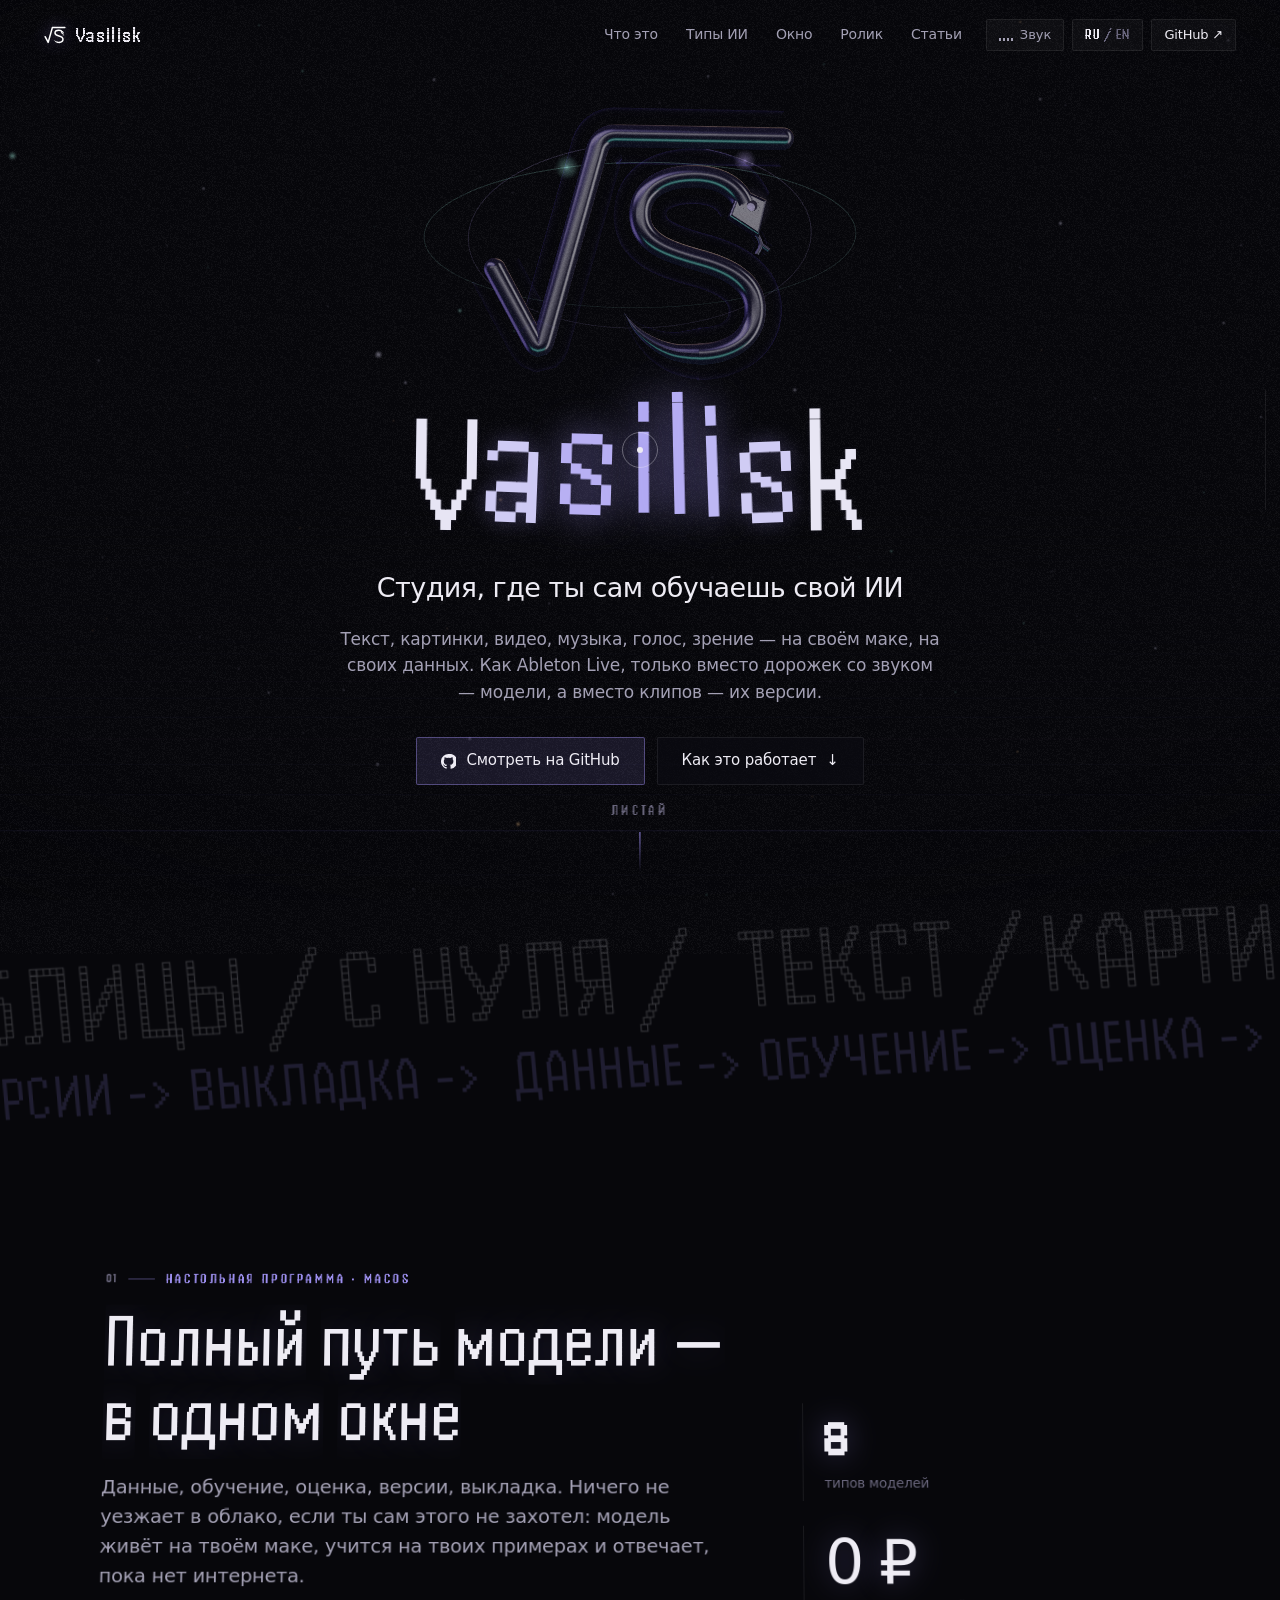
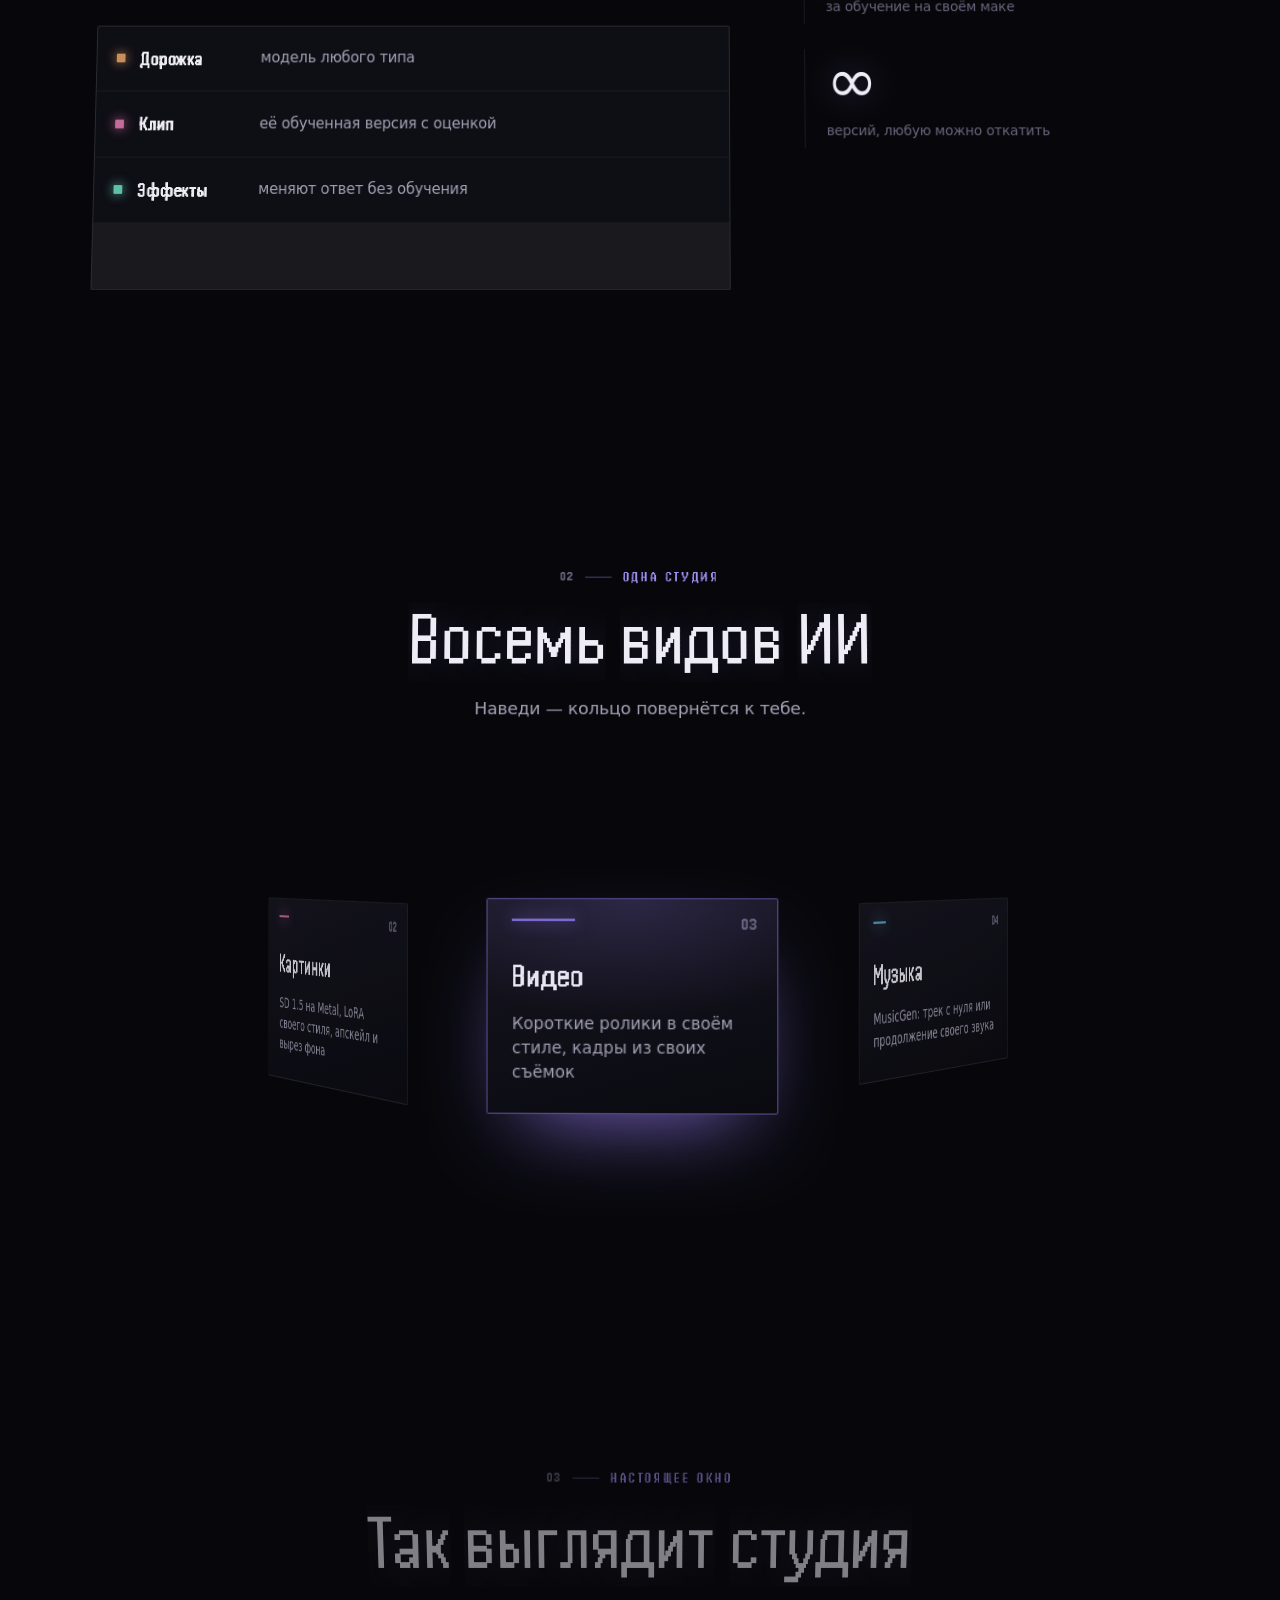
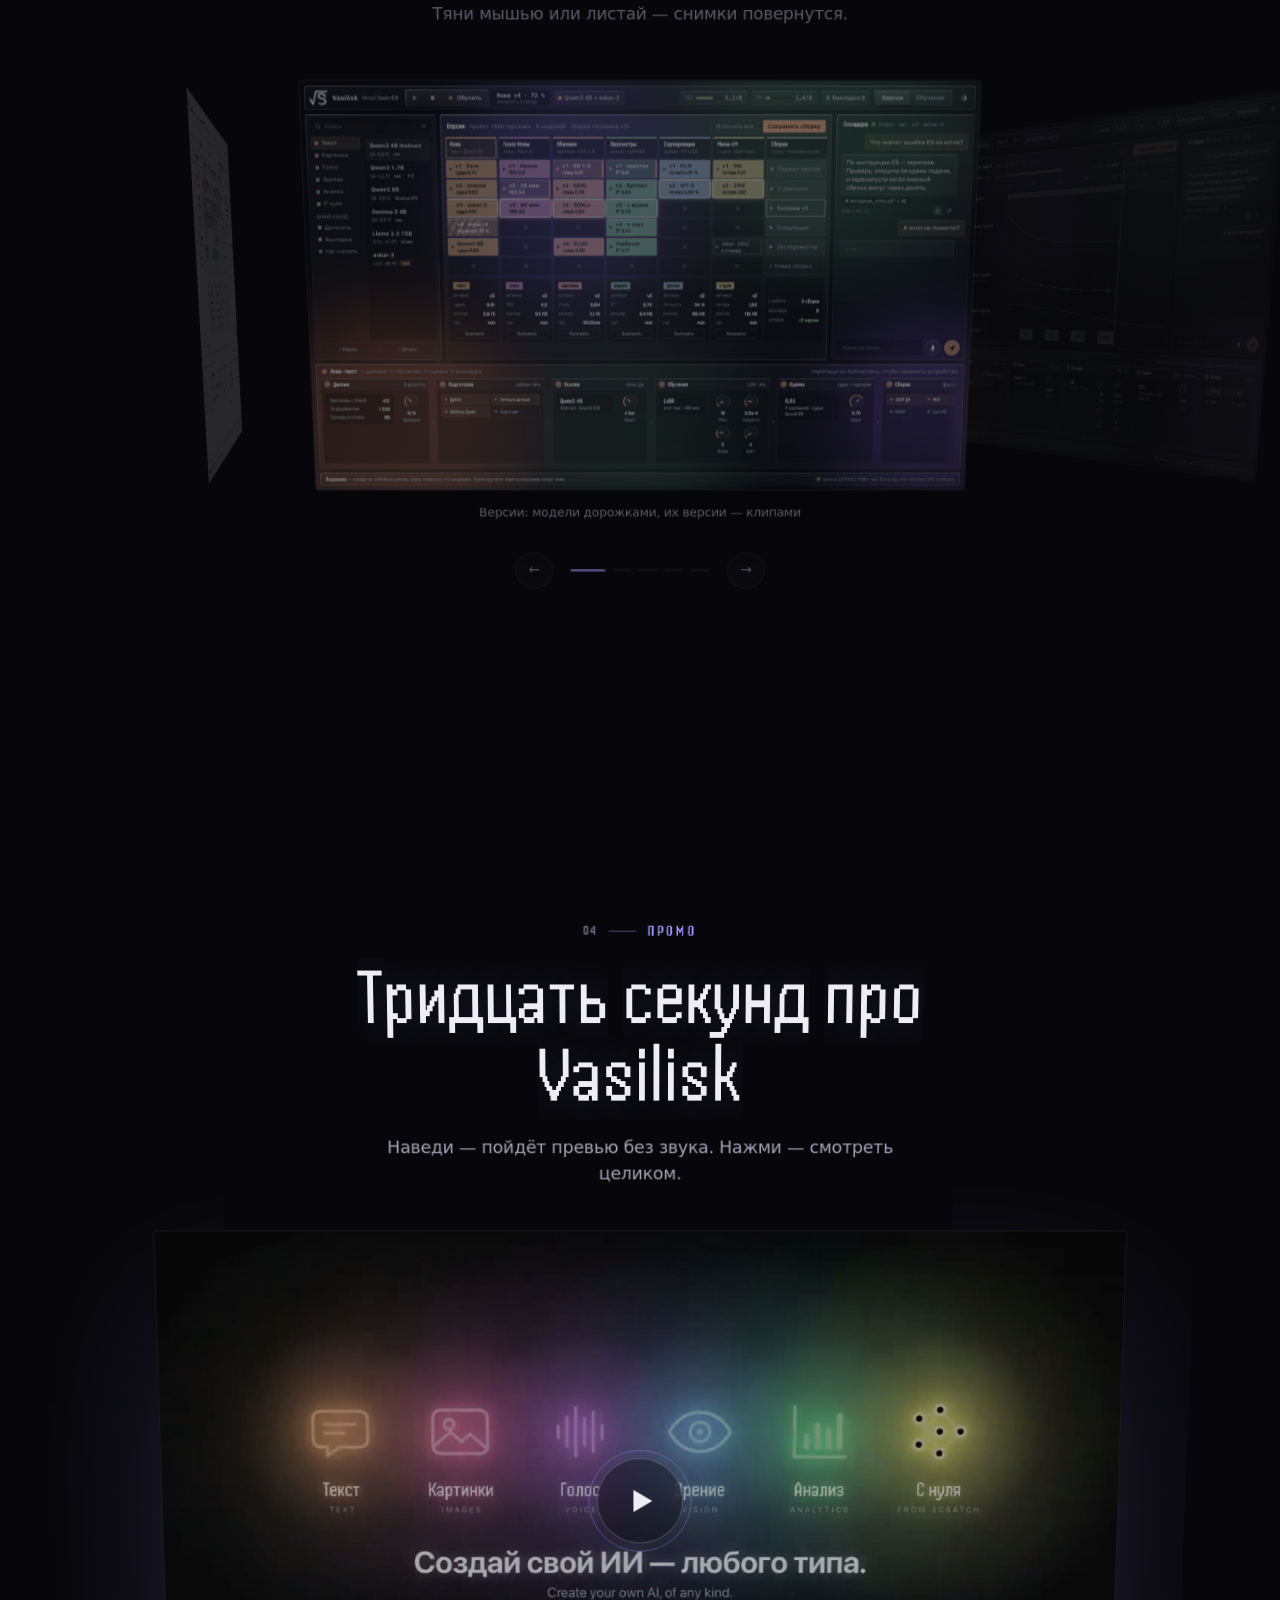
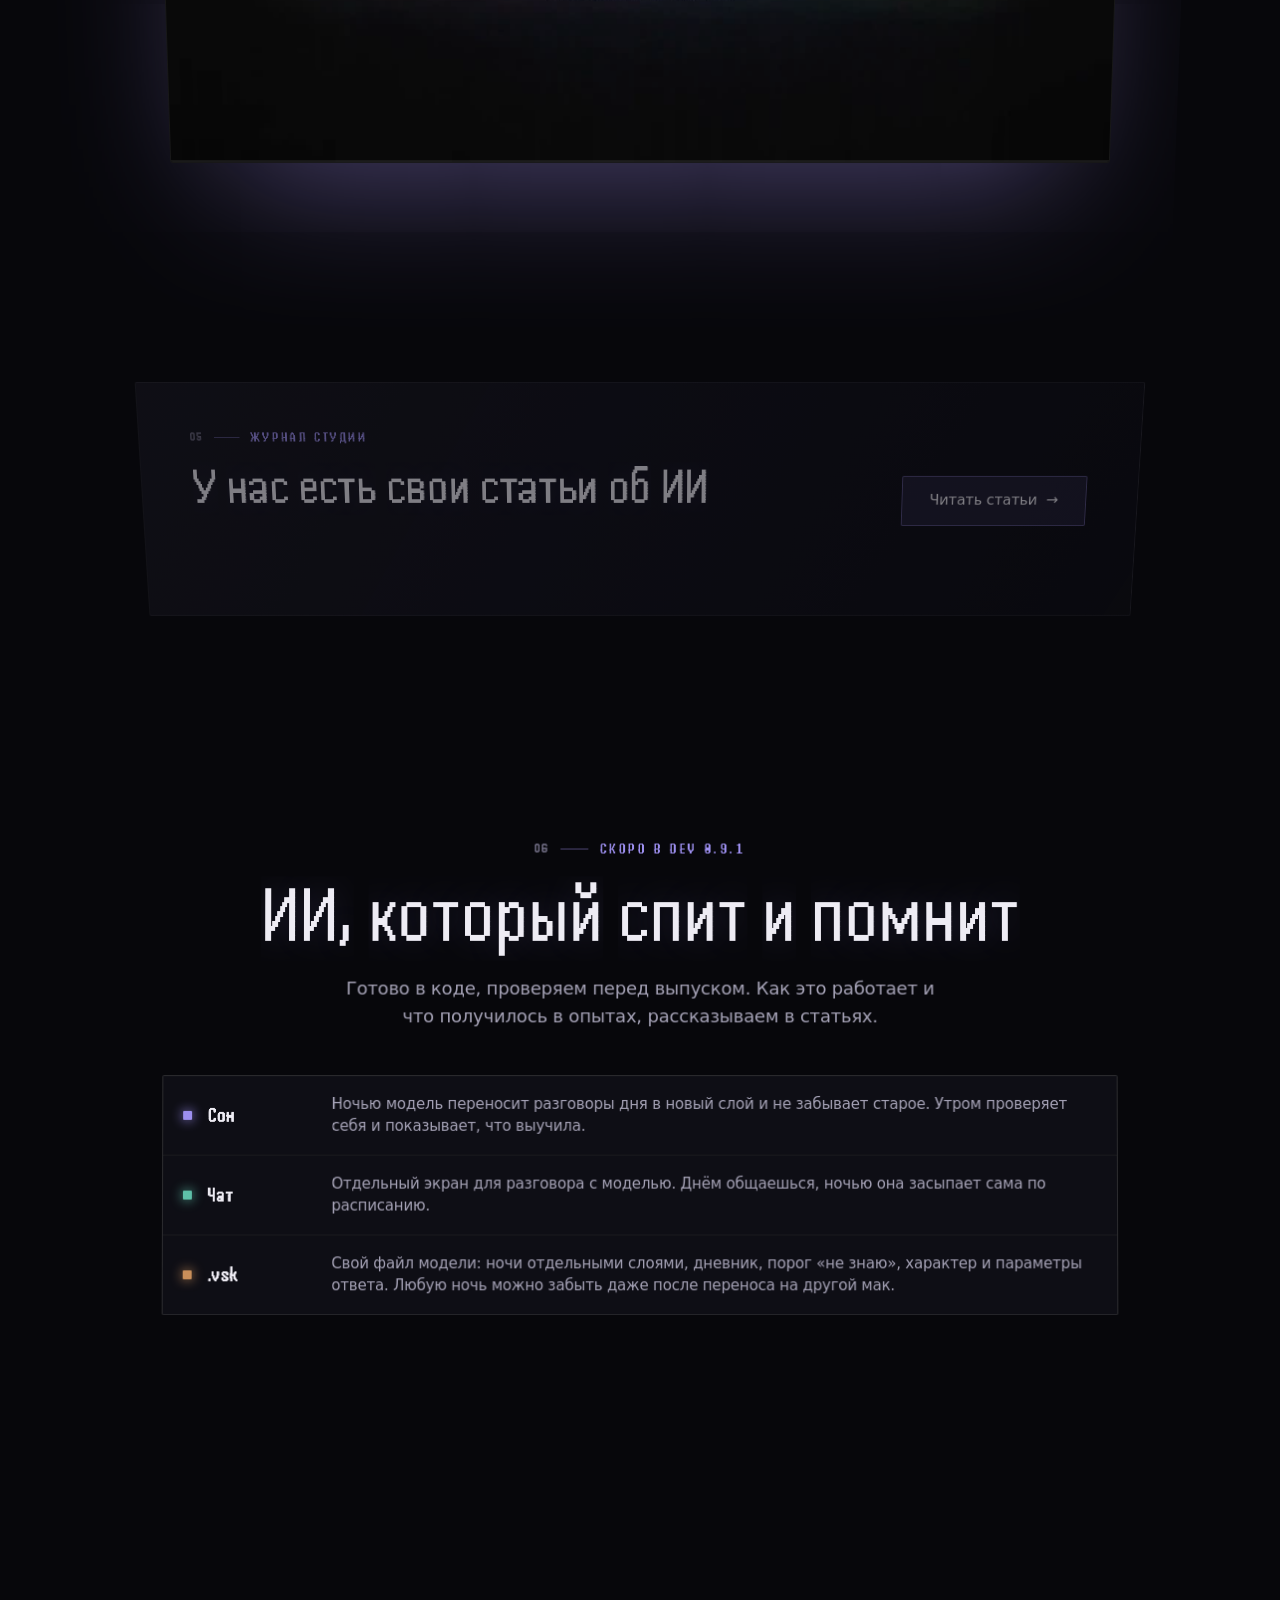
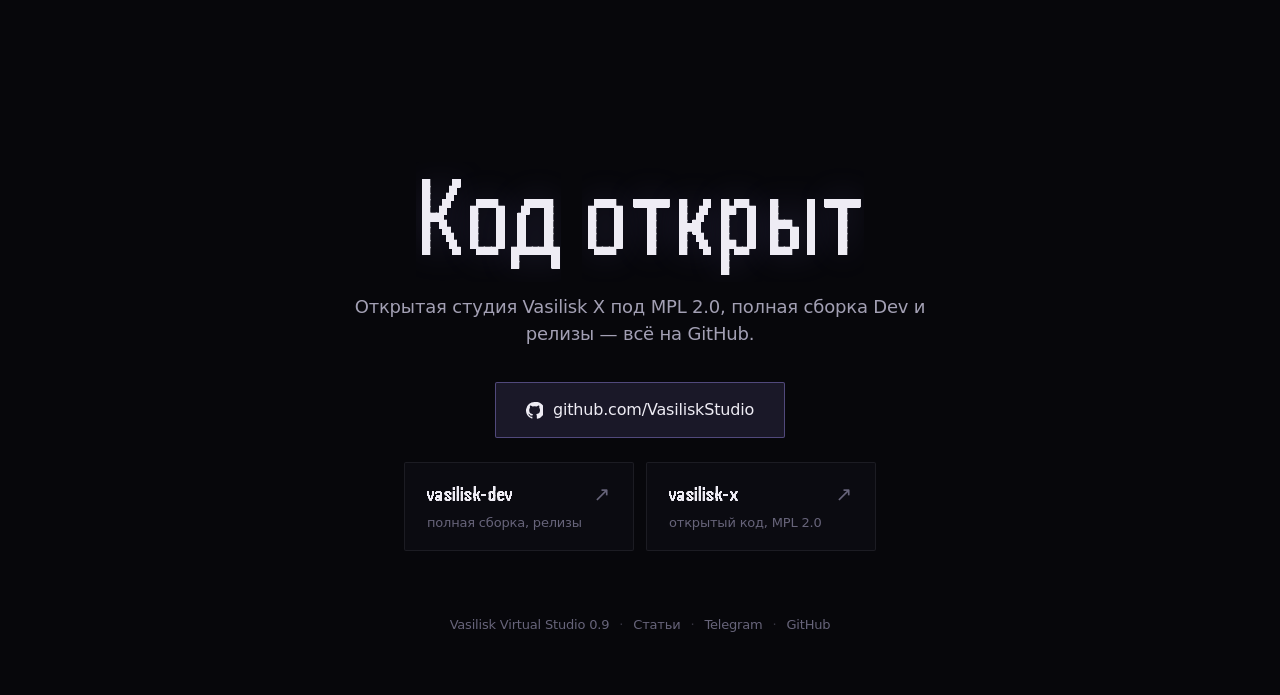
==== commit a13f8434: "Статьи об ИИ (3) и блок «Скоро в Dev 0.9.1»" ====
--- a/index.html
+++ b/index.html
@@ -66,6 +66,7 @@
     <a href="#types" data-nav data-i18n="nav.types">Типы ИИ</a>
     <a href="#shots" data-nav data-i18n="nav.shots">Окно</a>
     <a href="#film" data-nav data-i18n="nav.film">Ролик</a>
+    <a href="articles/" data-local data-i18n="nav.articles">Статьи</a>
   </nav>
   <div class="top-right">
     <button class="chip" id="sound" aria-pressed="false" data-magnet>
@@ -210,7 +211,35 @@
     </div>
   </section>
 
-  <!-- 6 — финал -->
+  <!-- 6 — статьи: короткий блок со ссылкой на раздел articles/ -->
+  <section class="sec read" id="read">
+    <div class="stage read-inner">
+      <div class="read-text">
+        <p class="kicker"><span class="num">05</span><span data-i18n="read.kicker">Журнал студии</span></p>
+        <h2 data-i18n="read.h">У нас есть свои статьи об ИИ</h2>
+        <p class="sub" data-i18n="read.sub">Разбираем вирусные ролики и научные работы: что правда, что преувеличено и что из этого мы пробуем в Vasilisk.</p>
+      </div>
+      <a class="btn primary big-btn read-btn" href="articles/" data-local data-magnet><span data-i18n="read.btn">Читать статьи</span><i class="arr r">→</i></a>
+    </div>
+  </section>
+
+  <!-- 6½ — скоро в Dev 0.9.1: то, что готово в коде, но ещё не выпущено -->
+  <section class="sec soon" id="soon">
+    <div class="stage">
+      <header class="sec-head">
+        <p class="kicker"><span class="num">06</span><span data-i18n="soon.kicker">Скоро в Dev 0.9.1</span></p>
+        <h2 data-i18n="soon.h">ИИ, который спит и помнит</h2>
+        <p class="sub" data-i18n="soon.sub">Готово в коде, проверяем перед выпуском. Как это работает и что получилось в опытах, рассказываем в статьях.</p>
+      </header>
+      <ul class="steps soon-list">
+        <li style="--c:#9d8ff0"><i class="sw"></i><b data-i18n="soon.sleep">Сон</b><span data-i18n="soon.sleep.d">Ночью модель переносит разговоры дня в новый слой и не забывает старое. Утром проверяет себя и показывает, что выучила.</span></li>
+        <li style="--c:#5ec0a8"><i class="sw"></i><b data-i18n="soon.chat">Чат</b><span data-i18n="soon.chat.d">Отдельный экран для разговора с моделью. Днём общаешься, ночью она засыпает сама по расписанию.</span></li>
+        <li style="--c:#c98f5a"><i class="sw"></i><b>.vsk</b><span data-i18n="soon.vsk.d">Свой файл модели: ночи отдельными слоями, дневник, порог «не знаю», характер и параметры ответа. Любую ночь можно забыть даже после переноса на другой мак.</span></li>
+      </ul>
+    </div>
+  </section>
+
+  <!-- 7 — финал -->
   <section class="sec end" id="end">
     <div class="stage end-inner">
       <div class="end-slot" data-slot="end"><img src="assets/logo.svg" alt="" class="end-mark"></div>
@@ -227,6 +256,8 @@
       <footer class="foot">
         <span>Vasilisk Virtual Studio 0.9</span>
         <span class="dot">·</span>
+        <a href="articles/" data-local data-i18n="nav.articles">Статьи</a>
+        <span class="dot">·</span>
         <a href="https://t.me/vasiliskstudio" target="_blank" rel="noopener">Telegram</a>
         <span class="dot">·</span>
         <a href="https://github.com/VasiliskStudio" target="_blank" rel="noopener">GitHub</a>
--- a/css/style.css
+++ b/css/style.css
@@ -288,6 +288,22 @@
 .screen.playing .play{opacity:0;transform:scale(.6);pointer-events:none}
 .screen-bar{position:absolute;left:0;right:0;bottom:0;height:2px;background:rgba(255,255,255,.08)}
 .screen-bar i{position:absolute;left:0;top:0;bottom:0;width:100%;background:var(--violet);transform-origin:left;transform:scaleX(0);box-shadow:0 0 10px var(--violet)}
+
+/* ───────── статьи: короткий блок-приглашение перед финалом ───────── */
+.read{min-height:auto;padding-top:9vh;padding-bottom:9vh}
+.read-inner{display:flex;align-items:center;justify-content:space-between;gap:clamp(24px,5vw,72px);
+  max-width:1100px;margin:0 auto;padding:clamp(26px,4vw,48px) clamp(22px,4.4vw,56px);
+  border:1px solid var(--line);border-radius:var(--r);
+  background:linear-gradient(120deg,rgba(22,21,32,.9),rgba(10,10,16,.82));
+  transition:border-color .6s var(--ease)}
+.read-inner:hover{border-color:var(--line-hi)}
+.read h2{font-size:clamp(34px,4.4vw,60px);margin-bottom:14px}
+.read-btn{flex:none}
+/* скоро в Dev 0.9.1 — тот же список, что в «что это», без кольца и видео */
+.soon{min-height:auto;padding-top:9vh;padding-bottom:9vh}
+.soon-list{max-width:960px;margin:0 auto}
+.soon-list span{line-height:1.5}
+.btn:hover .arr.r{transform:translateX(4px)}
 
 /* ───────── финал ───────── */
 .end{align-items:center;text-align:center;padding-bottom:6vh}
@@ -346,6 +362,8 @@
   .cta{width:100%;flex-direction:column}
   .btn{width:100%;justify-content:center}
   .repos{width:100%}
+  .read{padding-top:6vh;padding-bottom:6vh}
+  .read-inner{flex-direction:column;align-items:flex-start;padding:24px 18px 20px}
   .repo{flex:1 1 100%}
   .scroll-hint{bottom:18px}
   .play{width:64px;height:64px}
